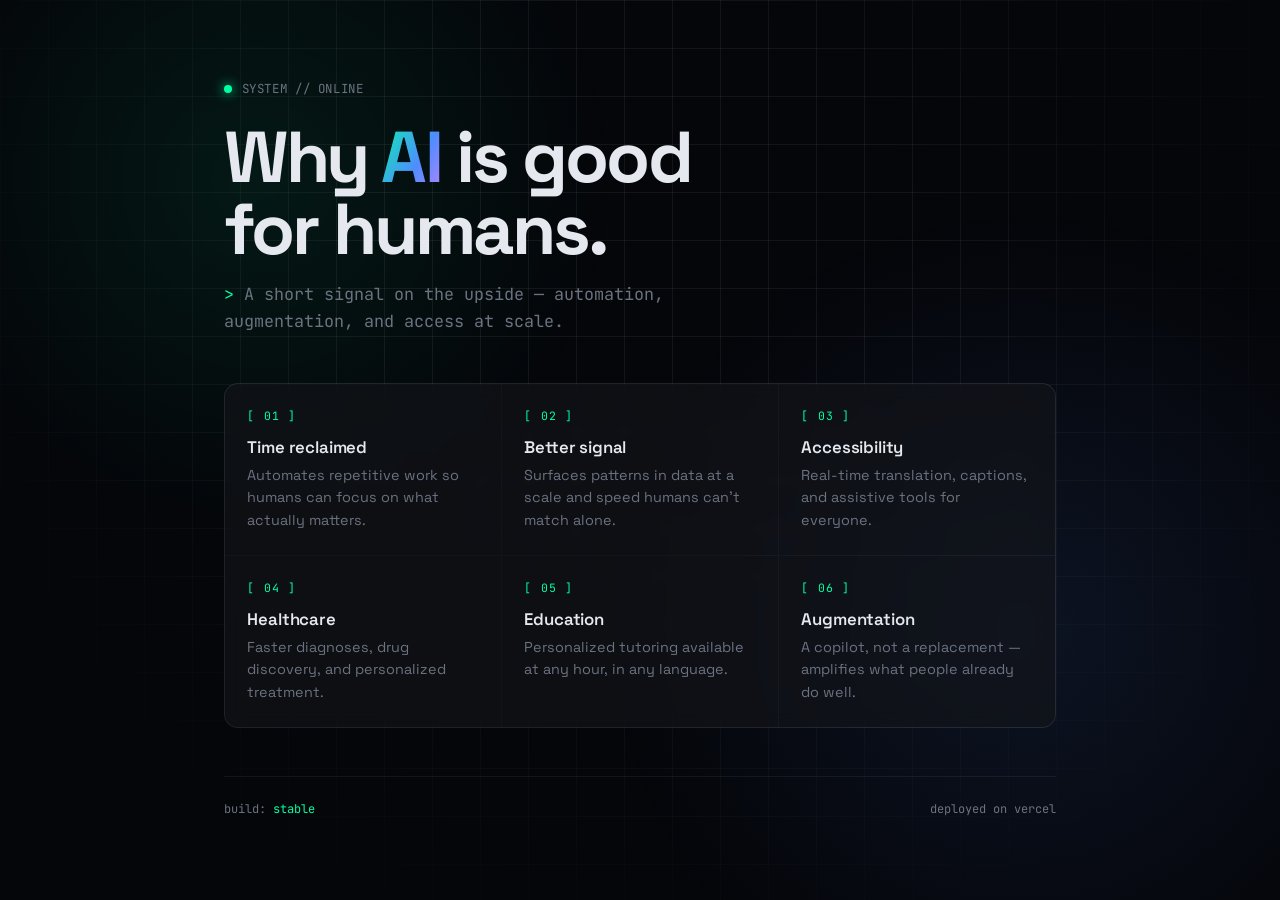
==== index.html @ 449ef805 "Initial commit: hello world site" ====
<!DOCTYPE html>
<html lang="en">
<head>
  <meta charset="UTF-8" />
  <meta name="viewport" content="width=device-width, initial-scale=1.0" />
  <title>// AI.benefits</title>
  <link rel="preconnect" href="https://fonts.googleapis.com">
  <link rel="preconnect" href="https://fonts.gstatic.com" crossorigin>
  <link href="https://fonts.googleapis.com/css2?family=JetBrains+Mono:wght@400;600&family=Space+Grotesk:wght@500;700&display=swap" rel="stylesheet">
  <style>
    :root {
      --bg: #05060a;
      --fg: #e6e8ef;
      --muted: #6b7280;
      --accent: #00ffa3;
      --accent-2: #4f8cff;
      --line: rgba(255,255,255,0.06);
    }
    * { box-sizing: border-box; }
    html, body {
      margin: 0;
      min-height: 100%;
      background: var(--bg);
      color: var(--fg);
      font-family: 'Space Grotesk', -apple-system, sans-serif;
      overflow-x: hidden;
    }
    /* animated grid background */
    body::before {
      content: '';
      position: fixed;
      inset: 0;
      background-image:
        linear-gradient(var(--line) 1px, transparent 1px),
        linear-gradient(90deg, var(--line) 1px, transparent 1px);
      background-size: 48px 48px;
      mask-image: radial-gradient(ellipse at 50% 30%, black 30%, transparent 80%);
      pointer-events: none;
      z-index: 0;
    }
    /* glow blobs */
    body::after {
      content: '';
      position: fixed;
      inset: 0;
      background:
        radial-gradient(600px circle at 20% 20%, rgba(0,255,163,0.08), transparent 60%),
        radial-gradient(700px circle at 80% 70%, rgba(79,140,255,0.10), transparent 60%);
      pointer-events: none;
      z-index: 0;
    }
    main {
      position: relative;
      z-index: 1;
      max-width: 880px;
      margin: 0 auto;
      padding: 5rem 1.5rem 4rem;
    }
    .meta {
      font-family: 'JetBrains Mono', monospace;
      font-size: 0.78rem;
      color: var(--muted);
      letter-spacing: 0.05em;
      display: flex;
      align-items: center;
      gap: 0.6rem;
      margin-bottom: 1.5rem;
    }
    .meta .dot {
      width: 8px;
      height: 8px;
      border-radius: 50%;
      background: var(--accent);
      box-shadow: 0 0 12px var(--accent);
      animation: pulse 1.6s ease-in-out infinite;
    }
    @keyframes pulse {
      0%, 100% { opacity: 1; transform: scale(1); }
      50% { opacity: 0.5; transform: scale(0.85); }
    }
    h1 {
      font-size: clamp(2.5rem, 7vw, 4.5rem);
      font-weight: 700;
      letter-spacing: -0.04em;
      line-height: 1;
      margin: 0 0 1rem;
    }
    h1 .grad {
      background: linear-gradient(120deg, var(--accent) 0%, var(--accent-2) 60%, #c084fc 100%);
      -webkit-background-clip: text;
      background-clip: text;
      color: transparent;
    }
    .lede {
      color: var(--muted);
      font-size: 1.05rem;
      max-width: 560px;
      line-height: 1.6;
      margin: 0 0 3rem;
      font-family: 'JetBrains Mono', monospace;
    }
    .lede::before { content: '> '; color: var(--accent); }
    .grid {
      display: grid;
      grid-template-columns: repeat(auto-fit, minmax(240px, 1fr));
      gap: 1px;
      background: var(--line);
      border: 1px solid var(--line);
      border-radius: 14px;
      overflow: hidden;
      backdrop-filter: blur(10px);
    }
    .card {
      background: rgba(10, 12, 18, 0.6);
      padding: 1.5rem 1.4rem;
      transition: background 0.25s ease;
      position: relative;
    }
    .card:hover { background: rgba(20, 24, 36, 0.8); }
    .card .num {
      font-family: 'JetBrains Mono', monospace;
      font-size: 0.72rem;
      color: var(--accent);
      letter-spacing: 0.1em;
      margin-bottom: 0.8rem;
    }
    .card h3 {
      font-size: 1.05rem;
      font-weight: 600;
      margin: 0 0 0.4rem;
      letter-spacing: -0.01em;
    }
    .card p {
      color: var(--muted);
      font-size: 0.9rem;
      line-height: 1.55;
      margin: 0;
    }
    footer {
      margin-top: 3rem;
      padding-top: 1.5rem;
      border-top: 1px solid var(--line);
      font-family: 'JetBrains Mono', monospace;
      font-size: 0.75rem;
      color: var(--muted);
      display: flex;
      justify-content: space-between;
      flex-wrap: wrap;
      gap: 1rem;
    }
    footer span.ok { color: var(--accent); }
  </style>
</head>
<body>
  <main>
    <div class="meta"><span class="dot"></span> SYSTEM // ONLINE</div>
    <h1>Why <span class="grad">AI</span> is good<br/>for humans.</h1>
    <p class="lede">A short signal on the upside — automation, augmentation, and access at scale.</p>

    <section class="grid">
      <article class="card">
        <div class="num">[ 01 ]</div>
        <h3>Time reclaimed</h3>
        <p>Automates repetitive work so humans can focus on what actually matters.</p>
      </article>
      <article class="card">
        <div class="num">[ 02 ]</div>
        <h3>Better signal</h3>
        <p>Surfaces patterns in data at a scale and speed humans can't match alone.</p>
      </article>
      <article class="card">
        <div class="num">[ 03 ]</div>
        <h3>Accessibility</h3>
        <p>Real-time translation, captions, and assistive tools for everyone.</p>
      </article>
      <article class="card">
        <div class="num">[ 04 ]</div>
        <h3>Healthcare</h3>
        <p>Faster diagnoses, drug discovery, and personalized treatment.</p>
      </article>
      <article class="card">
        <div class="num">[ 05 ]</div>
        <h3>Education</h3>
        <p>Personalized tutoring available at any hour, in any language.</p>
      </article>
      <article class="card">
        <div class="num">[ 06 ]</div>
        <h3>Augmentation</h3>
        <p>A copilot, not a replacement — amplifies what people already do well.</p>
      </article>
    </section>

    <footer>
      <span>build: <span class="ok">stable</span></span>
      <span>deployed on vercel</span>
    </footer>
  </main>
</body>
</html>
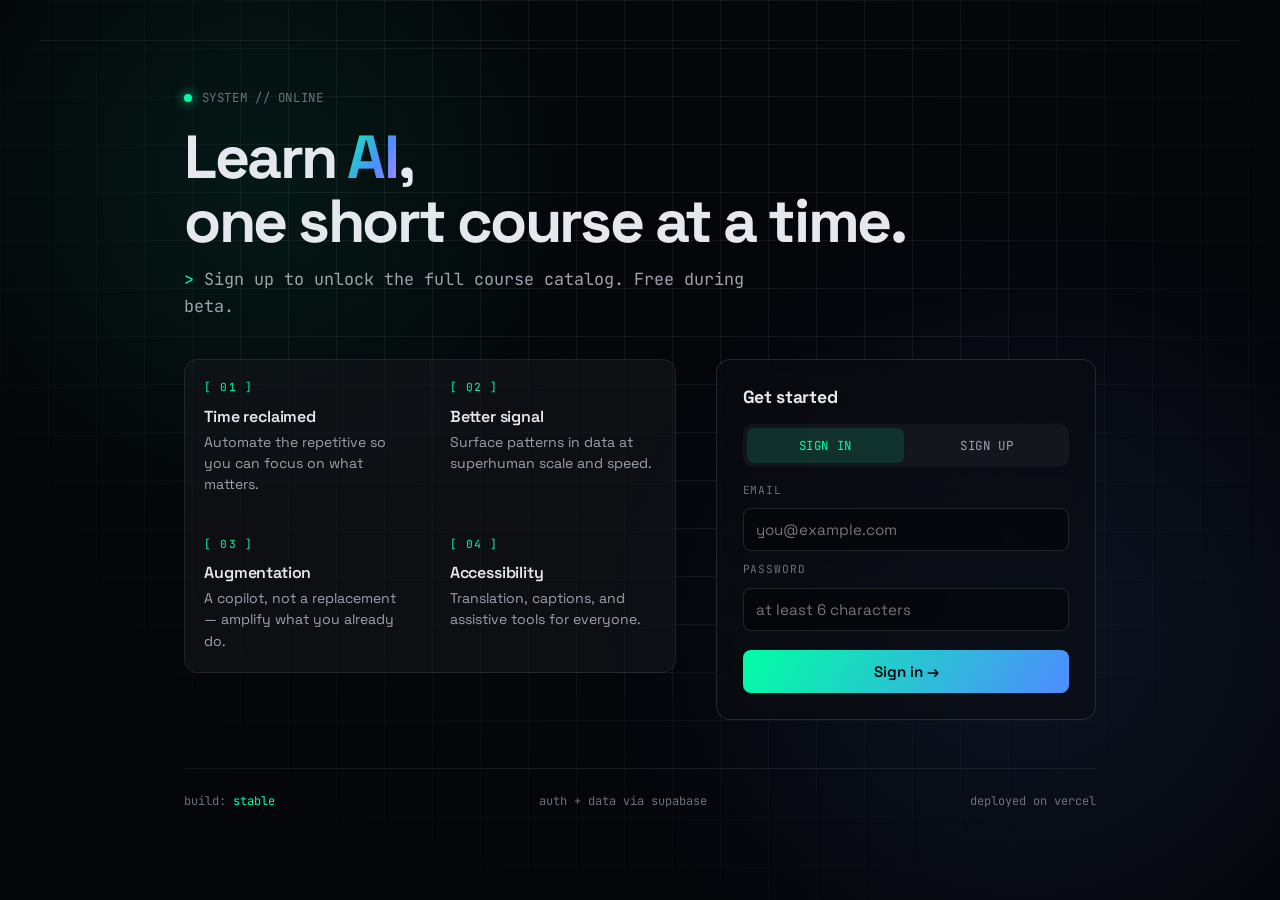
==== commit 63b166fe: "Add Supabase auth + courses catalog - Sign up / sign in via Supabase email+password (index.html) - P" ====
--- a/index.html
+++ b/index.html
@@ -3,197 +3,129 @@
 <head>
   <meta charset="UTF-8" />
   <meta name="viewport" content="width=device-width, initial-scale=1.0" />
-  <title>// AI.benefits</title>
+  <title>// AI.academy</title>
   <link rel="preconnect" href="https://fonts.googleapis.com">
   <link rel="preconnect" href="https://fonts.gstatic.com" crossorigin>
   <link href="https://fonts.googleapis.com/css2?family=JetBrains+Mono:wght@400;600&family=Space+Grotesk:wght@500;700&display=swap" rel="stylesheet">
-  <style>
-    :root {
-      --bg: #05060a;
-      --fg: #e6e8ef;
-      --muted: #6b7280;
-      --accent: #00ffa3;
-      --accent-2: #4f8cff;
-      --line: rgba(255,255,255,0.06);
-    }
-    * { box-sizing: border-box; }
-    html, body {
-      margin: 0;
-      min-height: 100%;
-      background: var(--bg);
-      color: var(--fg);
-      font-family: 'Space Grotesk', -apple-system, sans-serif;
-      overflow-x: hidden;
-    }
-    /* animated grid background */
-    body::before {
-      content: '';
-      position: fixed;
-      inset: 0;
-      background-image:
-        linear-gradient(var(--line) 1px, transparent 1px),
-        linear-gradient(90deg, var(--line) 1px, transparent 1px);
-      background-size: 48px 48px;
-      mask-image: radial-gradient(ellipse at 50% 30%, black 30%, transparent 80%);
-      pointer-events: none;
-      z-index: 0;
-    }
-    /* glow blobs */
-    body::after {
-      content: '';
-      position: fixed;
-      inset: 0;
-      background:
-        radial-gradient(600px circle at 20% 20%, rgba(0,255,163,0.08), transparent 60%),
-        radial-gradient(700px circle at 80% 70%, rgba(79,140,255,0.10), transparent 60%);
-      pointer-events: none;
-      z-index: 0;
-    }
-    main {
-      position: relative;
-      z-index: 1;
-      max-width: 880px;
-      margin: 0 auto;
-      padding: 5rem 1.5rem 4rem;
-    }
-    .meta {
-      font-family: 'JetBrains Mono', monospace;
-      font-size: 0.78rem;
-      color: var(--muted);
-      letter-spacing: 0.05em;
-      display: flex;
-      align-items: center;
-      gap: 0.6rem;
-      margin-bottom: 1.5rem;
-    }
-    .meta .dot {
-      width: 8px;
-      height: 8px;
-      border-radius: 50%;
-      background: var(--accent);
-      box-shadow: 0 0 12px var(--accent);
-      animation: pulse 1.6s ease-in-out infinite;
-    }
-    @keyframes pulse {
-      0%, 100% { opacity: 1; transform: scale(1); }
-      50% { opacity: 0.5; transform: scale(0.85); }
-    }
-    h1 {
-      font-size: clamp(2.5rem, 7vw, 4.5rem);
-      font-weight: 700;
-      letter-spacing: -0.04em;
-      line-height: 1;
-      margin: 0 0 1rem;
-    }
-    h1 .grad {
-      background: linear-gradient(120deg, var(--accent) 0%, var(--accent-2) 60%, #c084fc 100%);
-      -webkit-background-clip: text;
-      background-clip: text;
-      color: transparent;
-    }
-    .lede {
-      color: var(--muted);
-      font-size: 1.05rem;
-      max-width: 560px;
-      line-height: 1.6;
-      margin: 0 0 3rem;
-      font-family: 'JetBrains Mono', monospace;
-    }
-    .lede::before { content: '> '; color: var(--accent); }
-    .grid {
-      display: grid;
-      grid-template-columns: repeat(auto-fit, minmax(240px, 1fr));
-      gap: 1px;
-      background: var(--line);
-      border: 1px solid var(--line);
-      border-radius: 14px;
-      overflow: hidden;
-      backdrop-filter: blur(10px);
-    }
-    .card {
-      background: rgba(10, 12, 18, 0.6);
-      padding: 1.5rem 1.4rem;
-      transition: background 0.25s ease;
-      position: relative;
-    }
-    .card:hover { background: rgba(20, 24, 36, 0.8); }
-    .card .num {
-      font-family: 'JetBrains Mono', monospace;
-      font-size: 0.72rem;
-      color: var(--accent);
-      letter-spacing: 0.1em;
-      margin-bottom: 0.8rem;
-    }
-    .card h3 {
-      font-size: 1.05rem;
-      font-weight: 600;
-      margin: 0 0 0.4rem;
-      letter-spacing: -0.01em;
-    }
-    .card p {
-      color: var(--muted);
-      font-size: 0.9rem;
-      line-height: 1.55;
-      margin: 0;
-    }
-    footer {
-      margin-top: 3rem;
-      padding-top: 1.5rem;
-      border-top: 1px solid var(--line);
-      font-family: 'JetBrains Mono', monospace;
-      font-size: 0.75rem;
-      color: var(--muted);
-      display: flex;
-      justify-content: space-between;
-      flex-wrap: wrap;
-      gap: 1rem;
-    }
-    footer span.ok { color: var(--accent); }
-  </style>
+  <link rel="stylesheet" href="/assets/styles.css">
 </head>
 <body>
+  <nav class="top" id="nav"></nav>
+
   <main>
     <div class="meta"><span class="dot"></span> SYSTEM // ONLINE</div>
-    <h1>Why <span class="grad">AI</span> is good<br/>for humans.</h1>
-    <p class="lede">A short signal on the upside — automation, augmentation, and access at scale.</p>
+    <h1>Learn <span class="grad">AI</span>,<br/>one short course at a time.</h1>
+    <p class="lede">Sign up to unlock the full course catalog. Free during beta.</p>
 
-    <section class="grid">
-      <article class="card">
-        <div class="num">[ 01 ]</div>
-        <h3>Time reclaimed</h3>
-        <p>Automates repetitive work so humans can focus on what actually matters.</p>
-      </article>
-      <article class="card">
-        <div class="num">[ 02 ]</div>
-        <h3>Better signal</h3>
-        <p>Surfaces patterns in data at a scale and speed humans can't match alone.</p>
-      </article>
-      <article class="card">
-        <div class="num">[ 03 ]</div>
-        <h3>Accessibility</h3>
-        <p>Real-time translation, captions, and assistive tools for everyone.</p>
-      </article>
-      <article class="card">
-        <div class="num">[ 04 ]</div>
-        <h3>Healthcare</h3>
-        <p>Faster diagnoses, drug discovery, and personalized treatment.</p>
-      </article>
-      <article class="card">
-        <div class="num">[ 05 ]</div>
-        <h3>Education</h3>
-        <p>Personalized tutoring available at any hour, in any language.</p>
-      </article>
-      <article class="card">
-        <div class="num">[ 06 ]</div>
-        <h3>Augmentation</h3>
-        <p>A copilot, not a replacement — amplifies what people already do well.</p>
-      </article>
-    </section>
+    <div class="row">
+      <section>
+        <div class="grid" style="margin-bottom: 1rem;">
+          <div class="card">
+            <div class="num">[ 01 ]</div>
+            <h3>Time reclaimed</h3>
+            <p>Automate the repetitive so you can focus on what matters.</p>
+          </div>
+          <div class="card">
+            <div class="num">[ 02 ]</div>
+            <h3>Better signal</h3>
+            <p>Surface patterns in data at superhuman scale and speed.</p>
+          </div>
+          <div class="card">
+            <div class="num">[ 03 ]</div>
+            <h3>Augmentation</h3>
+            <p>A copilot, not a replacement — amplify what you already do.</p>
+          </div>
+          <div class="card">
+            <div class="num">[ 04 ]</div>
+            <h3>Accessibility</h3>
+            <p>Translation, captions, and assistive tools for everyone.</p>
+          </div>
+        </div>
+      </section>
 
-    <footer>
+      <aside class="panel" id="auth">
+        <h2>Get started</h2>
+        <div class="tabs" role="tablist">
+          <button class="tab active" data-tab="signin" type="button">SIGN IN</button>
+          <button class="tab" data-tab="signup" type="button">SIGN UP</button>
+        </div>
+        <form class="auth" id="auth-form" autocomplete="on">
+          <label for="email">EMAIL</label>
+          <input id="email" name="email" type="email" required autocomplete="email" placeholder="you@example.com" />
+          <label for="password">PASSWORD</label>
+          <input id="password" name="password" type="password" required autocomplete="current-password" minlength="6" placeholder="at least 6 characters" />
+          <button class="primary" type="submit" id="submit-btn">Sign in →</button>
+          <div class="msg" id="auth-msg" hidden></div>
+        </form>
+      </aside>
+    </div>
+
+    <footer class="foot">
       <span>build: <span class="ok">stable</span></span>
+      <span>auth + data via supabase</span>
       <span>deployed on vercel</span>
     </footer>
   </main>
+
+  <script type="module">
+    import { supabase, getSession, renderNav } from '/assets/supabase.js';
+
+    const session = await getSession();
+    renderNav('nav', session);
+    if (session) {
+      window.location.replace('/courses.html');
+    }
+
+    const tabs = document.querySelectorAll('.tab');
+    const form = document.getElementById('auth-form');
+    const submitBtn = document.getElementById('submit-btn');
+    const passwordInput = document.getElementById('password');
+    const msg = document.getElementById('auth-msg');
+    let mode = 'signin';
+
+    function setMode(next) {
+      mode = next;
+      tabs.forEach(t => t.classList.toggle('active', t.dataset.tab === mode));
+      submitBtn.textContent = mode === 'signin' ? 'Sign in →' : 'Create account →';
+      passwordInput.autocomplete = mode === 'signin' ? 'current-password' : 'new-password';
+      hideMsg();
+    }
+    tabs.forEach(t => t.addEventListener('click', () => setMode(t.dataset.tab)));
+
+    function showMsg(text, kind) {
+      msg.textContent = text;
+      msg.className = 'msg ' + kind;
+      msg.hidden = false;
+    }
+    function hideMsg() { msg.hidden = true; }
+
+    form.addEventListener('submit', async (e) => {
+      e.preventDefault();
+      submitBtn.disabled = true;
+      hideMsg();
+      const email = form.email.value.trim();
+      const password = form.password.value;
+      try {
+        if (mode === 'signin') {
+          const { error } = await supabase.auth.signInWithPassword({ email, password });
+          if (error) throw error;
+          window.location.replace('/courses.html');
+        } else {
+          const { data, error } = await supabase.auth.signUp({ email, password });
+          if (error) throw error;
+          if (data.session) {
+            window.location.replace('/courses.html');
+          } else {
+            showMsg('Check your email to confirm your account, then come back and sign in.', 'success');
+            setMode('signin');
+          }
+        }
+      } catch (err) {
+        showMsg(err.message || 'Something went wrong.', 'error');
+      } finally {
+        submitBtn.disabled = false;
+      }
+    });
+  </script>
 </body>
 </html>
--- a/assets/styles.css
+++ b/assets/styles.css
@@ -0,0 +1,325 @@
+:root {
+  --bg: #05060a;
+  --fg: #e6e8ef;
+  --muted: #6b7280;
+  --muted-2: #9ca3af;
+  --accent: #00ffa3;
+  --accent-2: #4f8cff;
+  --accent-3: #c084fc;
+  --line: rgba(255,255,255,0.06);
+  --line-2: rgba(255,255,255,0.12);
+  --card: rgba(10, 12, 18, 0.6);
+  --card-hover: rgba(20, 24, 36, 0.8);
+  --error: #ff5d6c;
+  --success: #00ffa3;
+}
+* { box-sizing: border-box; }
+html, body {
+  margin: 0;
+  min-height: 100%;
+  background: var(--bg);
+  color: var(--fg);
+  font-family: 'Space Grotesk', -apple-system, BlinkMacSystemFont, "Segoe UI", Roboto, sans-serif;
+  overflow-x: hidden;
+}
+body::before {
+  content: '';
+  position: fixed;
+  inset: 0;
+  background-image:
+    linear-gradient(var(--line) 1px, transparent 1px),
+    linear-gradient(90deg, var(--line) 1px, transparent 1px);
+  background-size: 48px 48px;
+  mask-image: radial-gradient(ellipse at 50% 30%, black 30%, transparent 80%);
+  pointer-events: none;
+  z-index: 0;
+}
+body::after {
+  content: '';
+  position: fixed;
+  inset: 0;
+  background:
+    radial-gradient(600px circle at 20% 20%, rgba(0,255,163,0.08), transparent 60%),
+    radial-gradient(700px circle at 80% 70%, rgba(79,140,255,0.10), transparent 60%);
+  pointer-events: none;
+  z-index: 0;
+}
+main {
+  position: relative;
+  z-index: 1;
+  max-width: 960px;
+  margin: 0 auto;
+  padding: 3rem 1.5rem 4rem;
+}
+nav.top {
+  position: relative;
+  z-index: 2;
+  display: flex;
+  justify-content: space-between;
+  align-items: center;
+  padding: 1.25rem 1.5rem;
+  border-bottom: 1px solid var(--line);
+  font-family: 'JetBrains Mono', monospace;
+  font-size: 0.82rem;
+  max-width: 1200px;
+  margin: 0 auto;
+}
+nav.top a { color: var(--fg); text-decoration: none; }
+nav.top .brand { font-weight: 600; letter-spacing: 0.02em; }
+nav.top .brand .grad { background: linear-gradient(120deg, var(--accent), var(--accent-2)); -webkit-background-clip: text; background-clip: text; color: transparent; }
+nav.top .links { display: flex; gap: 1.25rem; align-items: center; color: var(--muted); }
+nav.top .links a:hover { color: var(--fg); }
+nav.top button.linklike {
+  background: none;
+  border: none;
+  color: var(--muted);
+  font-family: inherit;
+  font-size: inherit;
+  cursor: pointer;
+  padding: 0;
+}
+nav.top button.linklike:hover { color: var(--fg); }
+.meta {
+  font-family: 'JetBrains Mono', monospace;
+  font-size: 0.78rem;
+  color: var(--muted);
+  letter-spacing: 0.05em;
+  display: flex;
+  align-items: center;
+  gap: 0.6rem;
+  margin-bottom: 1.25rem;
+}
+.meta .dot {
+  width: 8px;
+  height: 8px;
+  border-radius: 50%;
+  background: var(--accent);
+  box-shadow: 0 0 12px var(--accent);
+  animation: pulse 1.6s ease-in-out infinite;
+}
+@keyframes pulse {
+  0%, 100% { opacity: 1; transform: scale(1); }
+  50% { opacity: 0.5; transform: scale(0.85); }
+}
+h1 {
+  font-size: clamp(2.2rem, 6vw, 3.8rem);
+  font-weight: 700;
+  letter-spacing: -0.04em;
+  line-height: 1.05;
+  margin: 0 0 0.75rem;
+}
+h1 .grad {
+  background: linear-gradient(120deg, var(--accent) 0%, var(--accent-2) 60%, var(--accent-3) 100%);
+  -webkit-background-clip: text;
+  background-clip: text;
+  color: transparent;
+}
+.lede {
+  color: var(--muted-2);
+  font-size: 1.05rem;
+  max-width: 560px;
+  line-height: 1.6;
+  margin: 0 0 2.5rem;
+  font-family: 'JetBrains Mono', monospace;
+}
+.lede::before { content: '> '; color: var(--accent); }
+
+/* layout */
+.row { display: grid; grid-template-columns: 1fr 380px; gap: 2.5rem; align-items: start; }
+@media (max-width: 820px) { .row { grid-template-columns: 1fr; } }
+
+/* feature grid */
+.grid {
+  display: grid;
+  grid-template-columns: repeat(auto-fit, minmax(220px, 1fr));
+  gap: 1px;
+  background: var(--line);
+  border: 1px solid var(--line);
+  border-radius: 14px;
+  overflow: hidden;
+}
+.card {
+  background: var(--card);
+  padding: 1.25rem 1.2rem;
+  transition: background 0.25s ease;
+  text-decoration: none;
+  color: inherit;
+  display: block;
+}
+.card:hover { background: var(--card-hover); }
+.card .num {
+  font-family: 'JetBrains Mono', monospace;
+  font-size: 0.7rem;
+  color: var(--accent);
+  letter-spacing: 0.1em;
+  margin-bottom: 0.7rem;
+}
+.card h3 {
+  font-size: 1rem;
+  font-weight: 600;
+  margin: 0 0 0.35rem;
+  letter-spacing: -0.01em;
+}
+.card p {
+  color: var(--muted-2);
+  font-size: 0.88rem;
+  line-height: 1.5;
+  margin: 0;
+}
+.card .meta-row {
+  margin-top: 0.85rem;
+  font-family: 'JetBrains Mono', monospace;
+  font-size: 0.7rem;
+  color: var(--muted);
+  display: flex;
+  gap: 0.75rem;
+  letter-spacing: 0.05em;
+}
+.card .level { color: var(--accent-2); }
+
+/* auth panel */
+.panel {
+  background: var(--card);
+  border: 1px solid var(--line-2);
+  border-radius: 14px;
+  padding: 1.6rem;
+  backdrop-filter: blur(8px);
+}
+.panel h2 {
+  font-size: 1.1rem;
+  margin: 0 0 1rem;
+  letter-spacing: -0.01em;
+}
+.tabs {
+  display: flex;
+  gap: 0.25rem;
+  background: rgba(255,255,255,0.04);
+  border-radius: 10px;
+  padding: 4px;
+  margin-bottom: 1rem;
+  font-family: 'JetBrains Mono', monospace;
+  font-size: 0.78rem;
+}
+.tab {
+  flex: 1;
+  background: transparent;
+  border: none;
+  color: var(--muted-2);
+  padding: 0.55rem;
+  border-radius: 7px;
+  cursor: pointer;
+  letter-spacing: 0.05em;
+  font-family: inherit;
+  font-size: inherit;
+}
+.tab.active { background: rgba(0,255,163,0.12); color: var(--accent); }
+form.auth { display: flex; flex-direction: column; gap: 0.7rem; }
+form.auth label {
+  font-family: 'JetBrains Mono', monospace;
+  font-size: 0.7rem;
+  color: var(--muted);
+  letter-spacing: 0.08em;
+}
+form.auth input {
+  background: rgba(0,0,0,0.4);
+  border: 1px solid var(--line-2);
+  color: var(--fg);
+  padding: 0.7rem 0.8rem;
+  border-radius: 8px;
+  font: inherit;
+  font-size: 0.95rem;
+  outline: none;
+  transition: border-color 0.15s ease, box-shadow 0.15s ease;
+}
+form.auth input:focus {
+  border-color: var(--accent);
+  box-shadow: 0 0 0 3px rgba(0,255,163,0.12);
+}
+button.primary {
+  background: linear-gradient(120deg, var(--accent), var(--accent-2));
+  color: #05060a;
+  border: none;
+  padding: 0.75rem 1rem;
+  border-radius: 8px;
+  font-family: 'Space Grotesk', sans-serif;
+  font-weight: 600;
+  font-size: 0.95rem;
+  cursor: pointer;
+  margin-top: 0.5rem;
+  transition: transform 0.1s ease, opacity 0.15s ease;
+}
+button.primary:hover { transform: translateY(-1px); }
+button.primary:disabled { opacity: 0.6; cursor: not-allowed; transform: none; }
+.msg {
+  font-family: 'JetBrains Mono', monospace;
+  font-size: 0.78rem;
+  margin-top: 0.5rem;
+  padding: 0.6rem 0.7rem;
+  border-radius: 7px;
+  line-height: 1.45;
+}
+.msg.error { background: rgba(255,93,108,0.1); color: var(--error); border: 1px solid rgba(255,93,108,0.3); }
+.msg.success { background: rgba(0,255,163,0.1); color: var(--success); border: 1px solid rgba(0,255,163,0.3); }
+.msg.info { background: rgba(79,140,255,0.08); color: var(--muted-2); border: 1px solid rgba(79,140,255,0.2); }
+
+footer.foot {
+  margin-top: 3rem;
+  padding-top: 1.5rem;
+  border-top: 1px solid var(--line);
+  font-family: 'JetBrains Mono', monospace;
+  font-size: 0.75rem;
+  color: var(--muted);
+  display: flex;
+  justify-content: space-between;
+  flex-wrap: wrap;
+  gap: 1rem;
+}
+footer.foot span.ok { color: var(--accent); }
+
+/* course detail */
+.detail-meta {
+  font-family: 'JetBrains Mono', monospace;
+  font-size: 0.78rem;
+  color: var(--muted);
+  display: flex;
+  gap: 1rem;
+  margin: 0 0 1.5rem;
+  letter-spacing: 0.05em;
+}
+.detail-meta .level { color: var(--accent-2); }
+.detail-content {
+  background: var(--card);
+  border: 1px solid var(--line);
+  border-radius: 14px;
+  padding: 1.75rem;
+  line-height: 1.7;
+  color: var(--muted-2);
+  font-size: 1rem;
+}
+.back {
+  font-family: 'JetBrains Mono', monospace;
+  font-size: 0.78rem;
+  color: var(--muted);
+  text-decoration: none;
+  display: inline-block;
+  margin-bottom: 1rem;
+}
+.back:hover { color: var(--fg); }
+
+.greeting {
+  font-family: 'JetBrains Mono', monospace;
+  font-size: 0.78rem;
+  color: var(--muted);
+  letter-spacing: 0.04em;
+}
+.greeting .email { color: var(--accent); }
+
+.empty {
+  font-family: 'JetBrains Mono', monospace;
+  color: var(--muted);
+  font-size: 0.85rem;
+  padding: 2rem;
+  text-align: center;
+  border: 1px dashed var(--line-2);
+  border-radius: 12px;
+}
